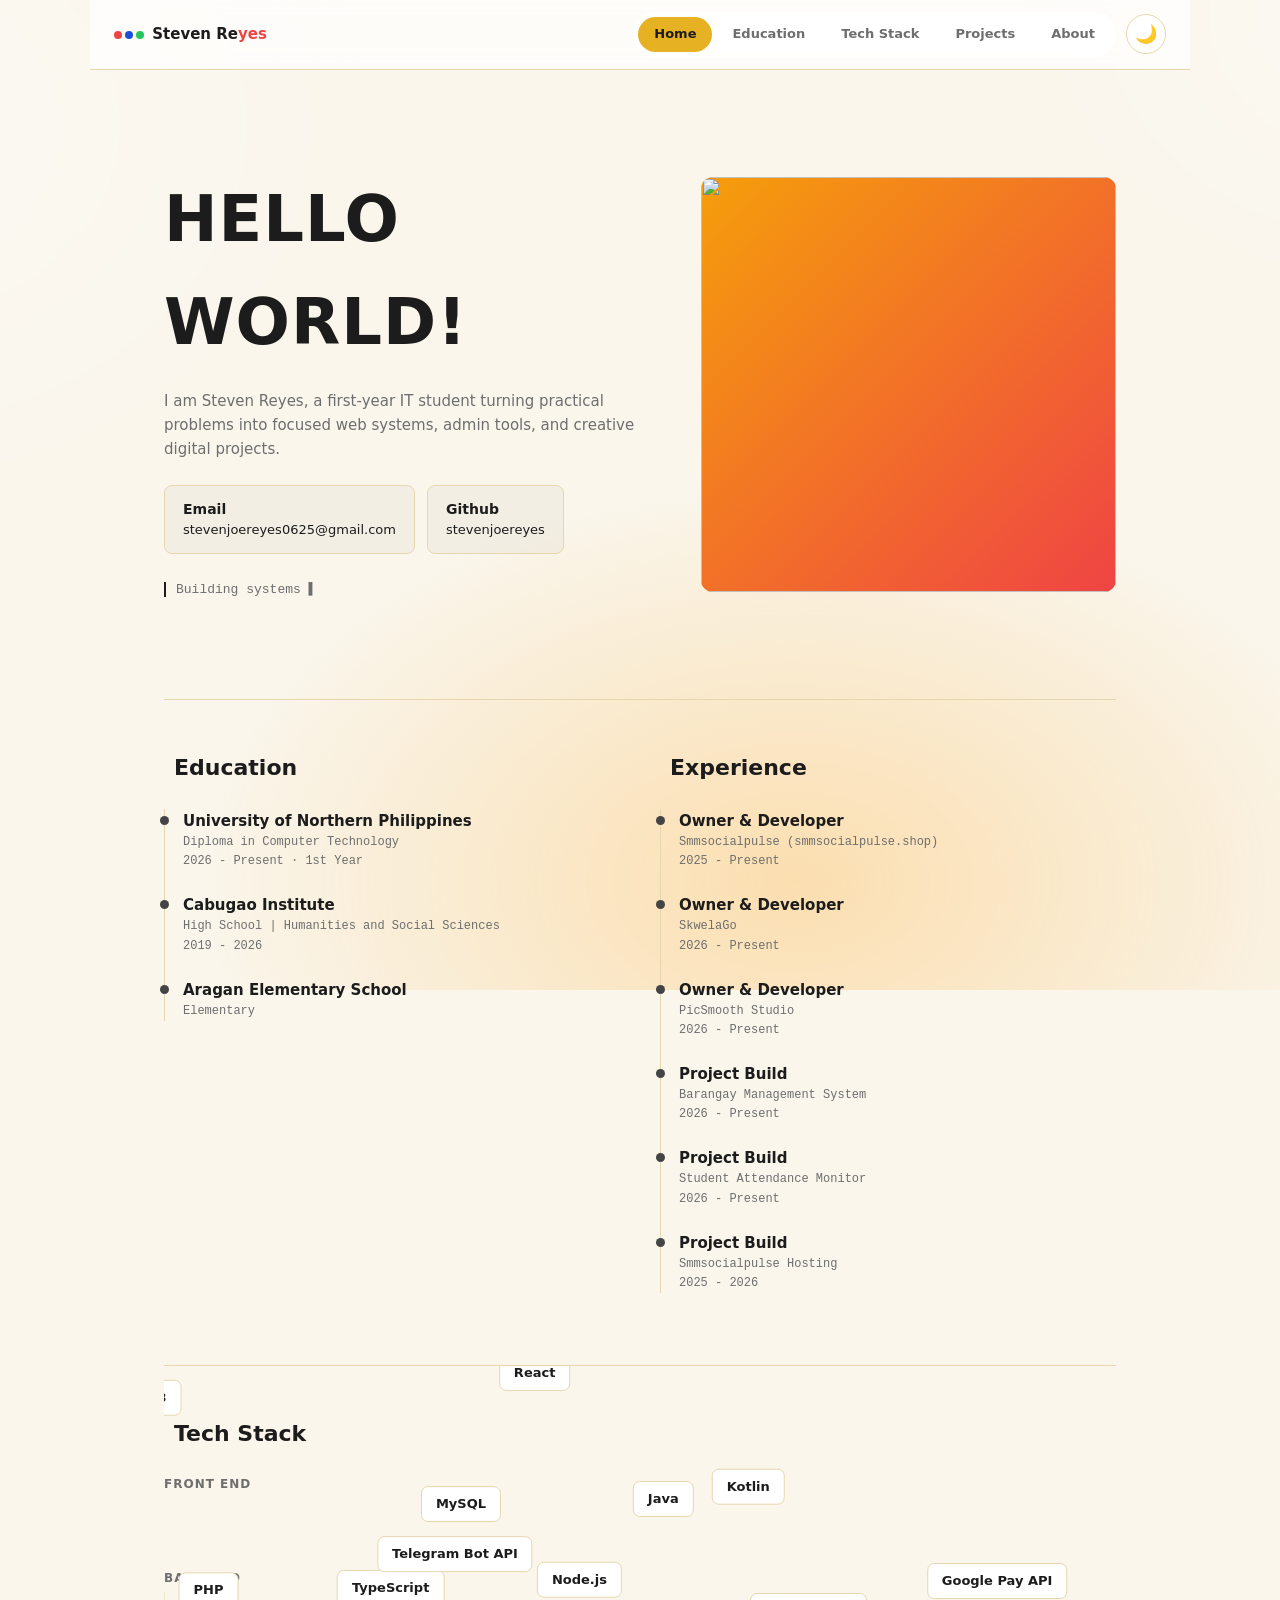
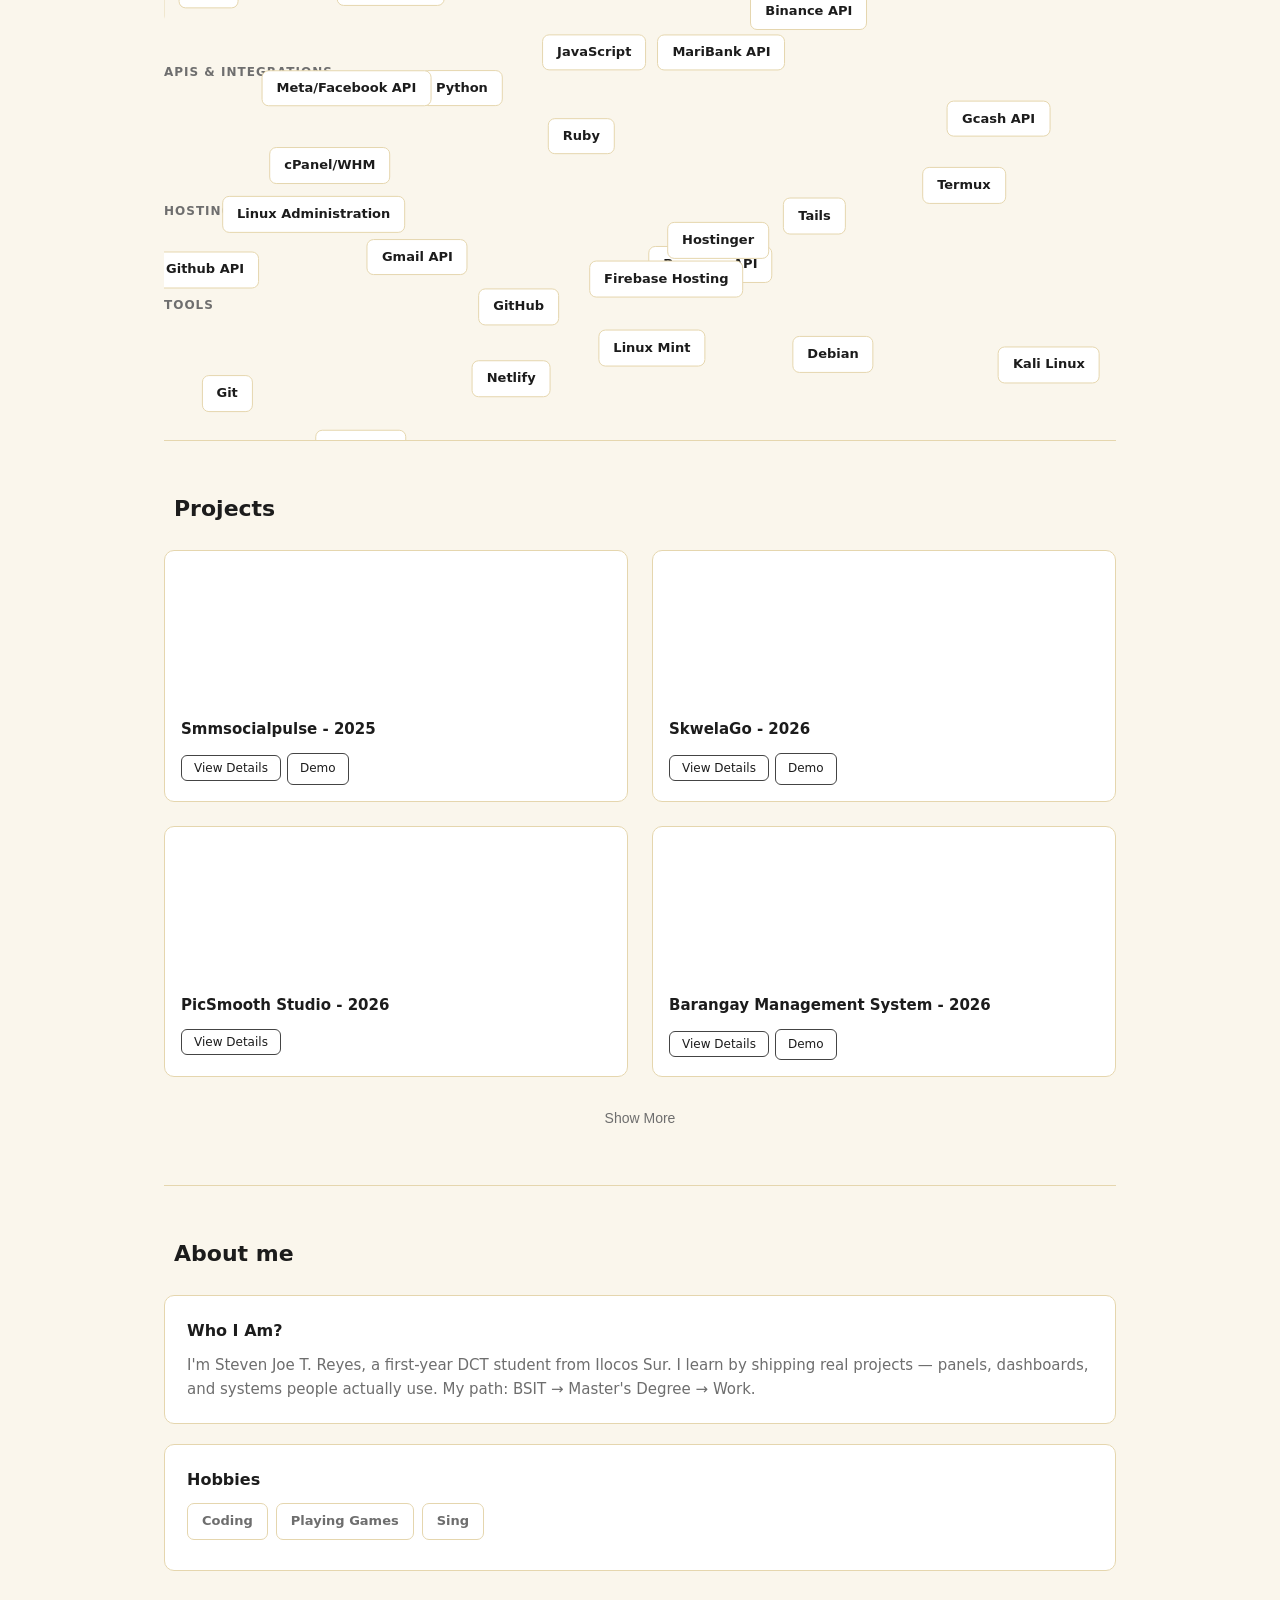
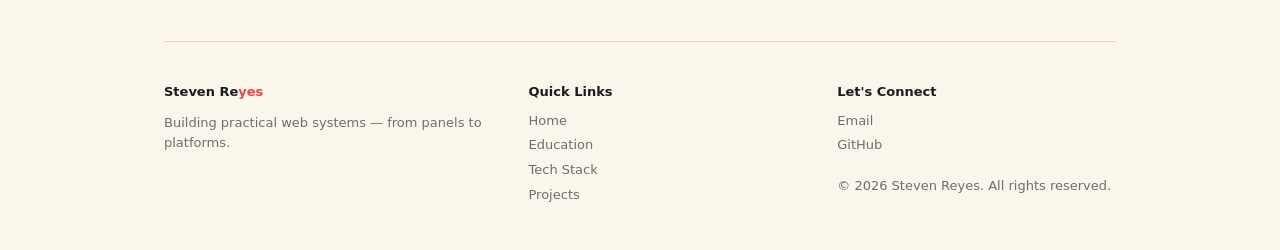
==== index.html @ b3c7edee "Add files via upload" ====
<!DOCTYPE html><html lang="en"><head><meta charset="utf-8"><meta name="viewport" content="width=device-width,initial-scale=1">
<title>Portfolio</title>
<link rel="icon" href="images/icon.png" type="image/png">
<link rel="apple-touch-icon" href="images/icon.png">
<link rel="stylesheet" href="fonts/uicons.css">
<style>
:root{--bg:#faf6ec;--card:#ffffff;--line:#e5d6ae;--tx:#1c1c1c;--mu:#6e6e6e;--acc:#e6b123;--acctx:#1c1c1c;--pillbg:#ffffffb3;--linkbg:#00000008;--glow1:#ffffff66;--glow2:#ff9d0a44;--red:#ef4444;--blue:#1d4ed8;--grn:#16a34a}
[data-theme="dark"]{--bg:#101010;--card:#1b1b1b;--line:#3a352a;--tx:#f2ecdc;--mu:#a8a8a8;--acc:#e6b123;--acctx:#1c1c1c;--pillbg:#1c1c1acc;--linkbg:#ffffff0d;--glow1:#e6b12326;--glow2:#e6b12314}
*{box-sizing:border-box;margin:0}html{scroll-behavior:smooth;scroll-padding-top:90px}
body{background:var(--bg);color:var(--tx);font:15px/1.6 system-ui,Segoe UI,sans-serif}
body:before{content:"";position:fixed;inset:0;z-index:-1;background:radial-gradient(500px 400px at 0 20%,var(--glow1),transparent),radial-gradient(600px 400px at 60% 90%,var(--glow2),transparent),radial-gradient(400px 300px at 100% 10%,var(--glow1),transparent)}
nav{position:sticky;top:0;z-index:20;display:flex;justify-content:space-between;align-items:center;max-width:1100px;margin:auto;padding:12px 24px;background:var(--pillbg);backdrop-filter:blur(14px);-webkit-backdrop-filter:blur(14px);border-bottom:1px solid var(--line)}
.logo{font-weight:800}.logo i{display:inline-block;width:8px;height:8px;border-radius:50%;margin-right:3px}.logo b{color:var(--red)}
.pill{display:flex;gap:4px;background:var(--pillbg);backdrop-filter:blur(10px);border-radius:99px;padding:5px}
.navright{display:flex;gap:10px;align-items:center}
#themeBtn{width:40px;height:40px;border-radius:50%;border:1px solid var(--line);background:var(--pillbg);backdrop-filter:blur(10px);cursor:pointer;font-size:18px;display:grid;place-items:center;transition:transform .25s}
#themeBtn:hover{transform:rotate(25deg) scale(1.08)}
.pill a{color:var(--mu);text-decoration:none;padding:7px 16px;border-radius:99px;font-size:13px;font-weight:600}
.pill a.on{background:#fff;color:#000}
main{max-width:1000px;margin:auto;padding:0 24px}
section{padding:50px 0;border-bottom:1px solid var(--line)}
h2{font-size:22px;margin-bottom:24px;display:flex;gap:10px;align-items:center}h2 span{color:var(--blue)}h2 .fi{font-size:20px}
.hero{display:grid;grid-template-columns:1.2fr 1fr;gap:40px;align-items:center;min-height:70vh}
.hero h1{font-size:64px;font-weight:900;letter-spacing:1px}.hero p{color:var(--mu);margin:16px 0 24px}
.av{aspect-ratio:1;border-radius:12px;background:linear-gradient(135deg,#f59e0b,#ef4444);display:grid;place-items:center;font-size:80px;font-weight:900;overflow:hidden}.av img{width:100%;height:100%;object-fit:cover}
.links{display:flex;gap:12px;flex-wrap:wrap}.links a{background:var(--linkbg);border:1px solid var(--line);border-radius:8px;padding:12px 18px;color:var(--tx);text-decoration:none;min-width:120px;font-size:13px}.links a b{display:block;font-size:14px}.links a:hover{border-color:var(--acc)}
.type{margin-top:28px;color:var(--mu);font:13px monospace;border-left:2px solid var(--tx);padding-left:10px;display:inline-block}
.two{display:grid;grid-template-columns:1fr 1fr;gap:40px}
.tl{border-left:1px solid var(--line);padding-left:18px}.tl div{margin-bottom:22px}.tl b{display:block}.tl small{color:var(--mu);display:block;font-family:monospace;font-size:12px}
.grp{margin-bottom:22px}.grp h4{font-size:12px;color:var(--mu);margin-bottom:8px;letter-spacing:1px;text-transform:uppercase}
.chip{display:inline-block;background:var(--card);border:1px solid var(--line);padding:7px 14px;border-radius:7px;margin:0 8px 8px 0;font-size:13px;font-weight:600;transition:.2s}.chip:hover{transform:translateY(-3px);border-color:var(--acc)}
.grid{display:grid;grid-template-columns:1fr 1fr;gap:24px}
.pc{background:var(--card);border:1px solid var(--line);border-radius:10px;overflow:hidden;cursor:pointer;transition:.2s}.pc:hover{transform:translateY(-4px);border-color:var(--acc)}
.pc .im{height:150px;background:linear-gradient(135deg,#f97316,#fbbf24);background-size:cover;background-position:top}
.pc div.b{padding:16px}.pc h3{font-size:15px;margin-bottom:12px}
.btn{display:inline-block;border:1px solid #444;border-radius:6px;padding:5px 12px;font-size:12px;color:var(--tx);text-decoration:none;margin-right:6px;background:none;cursor:pointer;font-family:inherit}
.btn.g{background:#15803d;border-color:#15803d}
.more{display:block;margin:24px auto 0;background:none;border:0;color:var(--mu);cursor:pointer;font-size:14px}
.card{background:var(--card);border:1px solid var(--line);border-radius:10px;padding:22px;margin-bottom:20px;color:var(--mu)}.card h3{color:var(--tx);margin-bottom:10px;font-size:16px}
#modal{position:fixed;inset:0;background:#000a;backdrop-filter:blur(6px);display:none;place-items:center;z-index:50;padding:20px}#modal.show{display:grid}
.mb{background:var(--card);border:1px solid var(--line);border-radius:14px;max-width:720px;width:100%;padding:16px 20px 22px}
.dots i{display:inline-block;width:11px;height:11px;border-radius:50%;margin-right:6px;cursor:pointer}
.mg{display:grid;grid-template-columns:1fr 1.2fr;gap:20px;margin-top:14px}.mg .im{border-radius:8px;min-height:200px;background:linear-gradient(135deg,#f97316,#fbbf24) center/cover}
footer{max-width:1000px;margin:auto;padding:40px 24px;display:grid;grid-template-columns:1.2fr 1fr 1fr;gap:30px;color:var(--mu);font-size:13px}footer a{display:block;color:var(--mu);text-decoration:none;margin:4px 0}footer h4{color:var(--tx);margin-bottom:8px}
.rv{opacity:0;transform:translateY(24px);transition:.7s}.rv.in{opacity:1;transform:none}
@media(max-width:760px){.hero,.two,.grid,.mg,footer{grid-template-columns:1fr}.hero h1{font-size:44px}nav{flex-wrap:wrap;justify-content:center;gap:8px;padding:10px 12px}nav .logo{font-size:14px}.navright{flex-wrap:wrap;justify-content:center}.pill{flex-wrap:wrap;justify-content:center;max-width:100%}.pill a{padding:7px 9px;font-size:11px}html{scroll-padding-top:130px}}

@keyframes up{from{opacity:0;transform:translateY(26px)}to{opacity:1;transform:none}}
@keyframes down{from{opacity:0;transform:translateY(-20px)}to{opacity:1;transform:none}}
@keyframes pop{from{opacity:0;transform:scale(.85) rotate(-3deg)}to{opacity:1;transform:none}}
@keyframes drift{from{transform:translate(-2%,1%) scale(1)}to{transform:translate(2%,-2%) scale(1.1)}}
@keyframes out{to{opacity:0;transform:scale(.94)}}
body:before{inset:-10%;opacity:var(--glow,1);animation:drift 14s ease-in-out infinite alternate;will-change:transform,opacity}
nav{animation:down .7s both}
.pill{position:relative}.pill a{position:relative;z-index:1;transition:color .35s}.pill a.on{background:none;color:var(--acctx)}.pill a:not(.on):hover{color:var(--tx)}
#ind{position:absolute;top:5px;bottom:5px;left:0;width:0;background:var(--acc);border-radius:99px;transition:left .5s cubic-bezier(.4,0,.2,1),width .5s cubic-bezier(.4,0,.2,1)}
.hero>div:first-child>*{animation:up .9s backwards}
.hero>div:first-child>:nth-child(1){animation-delay:.1s}.hero>div:first-child>:nth-child(2){animation-delay:.3s}.hero>div:first-child>:nth-child(3){animation-delay:.5s}.hero>div:first-child>:nth-child(4){animation-delay:.7s}
.av{animation:pop 1s .3s backwards}
.links a{transition:.25s}.links a:hover{transform:translateY(-4px);box-shadow:0 8px 24px #e6b12355}
.tl div{position:relative;opacity:0;transform:translateX(-16px);transition:opacity .7s var(--d,0s),transform .7s var(--d,0s)}
.rv.in .tl div{opacity:1;transform:none}.tl div:nth-child(2){--d:.2s}.tl div:nth-child(3){--d:.4s}.tl div:nth-child(4){--d:.6s}
.tl div:before{content:"";position:absolute;left:-23px;top:7px;width:9px;height:9px;border-radius:50%;background:#444;transition:.4s}
.tl div.act:before{background:var(--acc);box-shadow:0 0 14px var(--acc);transform:scale(1.4)}
#tech{overflow:hidden}
#tech .chip{translate:var(--x,0) var(--y,0);opacity:.45;transition:translate 1.3s cubic-bezier(.22,1,.36,1) var(--d,0s),opacity .9s var(--d,0s),transform .2s,border-color .2s}
#tech.in .chip{translate:0 0;opacity:1}
.pc{opacity:0;transform:translateY(34px);transition:opacity .7s var(--d,0s),transform .7s var(--d,0s),border-color .2s,box-shadow .3s}
#projects.in .pc{opacity:1;transform:none}#projects.in .pc:hover{transform:translateY(-6px);transition-delay:0s;box-shadow:0 14px 34px #e6b12344}
.pc .im{background-size:100% auto;transition:background-size .6s}.pc:hover .im{background-size:110% auto}
.btn{transition:.2s}.btn:hover{background:#fff;color:#000;border-color:#fff}.btn.g:hover{background:#16a34a;color:#fff}
.pc.x{display:none}.all .pc.x{display:block;animation:up .6s backwards}.pc.x.out{animation:out .35s forwards}
.more{padding:9px 22px;border-radius:7px;transition:.25s}.more:hover{background:var(--acc);color:var(--acctx);box-shadow:0 0 22px #e6b12366}
#modal{display:grid;opacity:0;visibility:hidden;transition:opacity .35s,visibility .35s}#modal.show{opacity:1;visibility:visible}
.mb{transform:translateY(24px) scale(.9);transition:transform .45s cubic-bezier(.2,.9,.3,1.15)}#modal.show .mb{transform:none}
.dots i{transition:.2s}.dots i:hover{filter:brightness(1.3);transform:scale(1.2)}
footer a{transition:.2s}footer a:hover{color:#000;transform:translateX(4px)}
@media(prefers-reduced-motion:reduce){*{animation:none!important;transition:none!important}#tech .chip{translate:0 0;opacity:1}.tl div,.pc{opacity:1;transform:none}}
</style></head><body>
<nav><div class="logo"><i style="background:#ef4444"></i><i style="background:#1d4ed8"></i><i style="background:#22c55e"></i> <span id="logo"></span></div>
<div class="navright"><div class="pill" id="pill"><span id="ind"></span><a href="#intro">Home</a><a href="#education">Education</a><a href="#tech">Tech Stack</a><a href="#projects">Projects</a><a href="#about">About</a></div><button id="themeBtn" aria-label="Toggle dark mode">🌙</button></div></nav>
<main id="app"></main><footer id="foot"></footer>
<div id="modal"><div class="mb" id="mb"></div></div>
<script>
const $=s=>document.querySelector(s),esc=s=>String(s??"").replace(/[&<>"]/g,c=>({"&":"&amp;","<":"&lt;",">":"&gt;",'"':"&quot;"}[c]));
const root=document.documentElement;
try{if(localStorage.getItem("pfolio-theme")==="dark")root.dataset.theme="dark"}catch(e){}
function syncTheme(){$("#themeBtn").textContent=root.dataset.theme==="dark"?"☀️":"🌙"}
syncTheme();
$("#themeBtn").onclick=()=>{root.dataset.theme=root.dataset.theme==="dark"?"light":"dark";try{localStorage.setItem("pfolio-theme",root.dataset.theme)}catch(e){}syncTheme()};
fetch("content.json?"+Date.now()).then(r=>r.json()).then(c=>render(c));
function render(c){
const s=c.site,P=c.projects||[];document.title=s.name+" | Portfolio";
const name=s.name.length>1?`${esc(s.name.slice(0,-3))}<b>${esc(s.name.slice(-3))}</b>`:esc(s.name);$("#logo").innerHTML=name;
const im=u=>u?`background-image:url('${esc(u)}')`:"";
const chips=a=>(a||[]).map(t=>`<span class="chip">${esc(t)}</span>`).join("");
const extBtn=(u,l,c,s)=>u&&u!=="#"?`<a class="btn${c?" "+c:""}" href="${esc(u)}" target="_blank"${s?' onclick="event.stopPropagation()"':""}>${l}</a>`:"";
$("#app").innerHTML=`
<section id="intro" class="hero rv"><div><h1>${esc(s.hello)}</h1><p>${esc(s.intro)}</p>
<div class="links">${s.email?`<a href="mailto:${esc(s.email)}"><b>Email</b>${esc(s.email)}</a>`:""}${s.linkedin?`<a href="https://linkedin.com/${esc(s.linkedin)}" target="_blank"><b>LinkedIn</b>${esc(s.linkedin)}</a>`:""}${s.github?`<a href="https://github.com/${esc(s.github)}" target="_blank"><b>Github</b>${esc(s.github)}</a>`:""}</div>
<div class="type" id="type"></div></div>
<div class="av">${s.avatar?`<img src="${esc(s.avatar)}" alt="">`:esc(s.name[0]||"?")}</div></section>
<section id="education" class="two rv"><div><h2><span><i class="fi fi-br-graduation-cap"></i></span>Education</h2><div class="tl">${(c.education||[]).map(e=>`<div><b>${esc(e.school)}</b><small>${esc(e.degree)}</small><small>${esc(e.years)}</small></div>`).join("")}</div></div>
<div><h2><span><i class="fi fi-br-briefcase"></i></span>Experience</h2><div class="tl">${(c.experience||[]).map(e=>`<div><b>${esc(e.role)}</b><small>${esc(e.place)}</small><small>${esc(e.years)}</small></div>`).join("")}</div></div></section>
<section id="tech"><h2><span style="color:var(--red)"><i class="fi fi-br-layers"></i></span>Tech Stack</h2>${(c.techstack||[]).map(g=>`<div class="grp"><h4>${esc(g.group)}</h4>${chips(g.items)}</div>`).join("")}</section>
<section id="projects" class="rv"><h2><span><i class="fi fi-br-code-simple"></i></span>Projects</h2><div class="grid" id="pg"></div><button class="more" id="more"></button></section>
<section id="about" class="rv"><h2><span><i class="fi fi-br-user"></i></span>About me</h2><div class="card"><h3>${esc(c.about.title)}</h3><p>${esc(c.about.text)}</p></div><div class="card"><h3>Hobbies</h3>${chips(c.about.hobbies)}</div></section>`;
$("#foot").innerHTML=`<div><div class="logo" style="color:var(--tx)">${name}</div><p style="margin-top:10px">${esc(c.footer.tagline)}</p></div><div><h4>Quick Links</h4><a href="#intro">Home</a><a href="#education">Education</a><a href="#tech">Tech Stack</a><a href="#projects">Projects</a></div><div><h4>Let's Connect</h4>${s.email?`<a href="mailto:${esc(s.email)}">Email</a>`:""}${s.github?`<a href="https://github.com/${esc(s.github)}" target="_blank">GitHub</a>`:""}${s.linkedin?`<a href="https://linkedin.com/${esc(s.linkedin)}" target="_blank">LinkedIn</a>`:""}<p style="margin-top:20px">© ${new Date().getFullYear()} ${esc(s.name)}. All rights reserved.</p></div>`;
// projects + show more/less
let all=false;$("#pg").innerHTML=P.map((p,i)=>`<div class="pc${i>3?" x":""}" data-i="${i}" style="--d:${(i%4)*.12}s"><div class="im" style="${im(p.image)}"></div><div class="b"><h3>${esc(p.title)}</h3><button class="btn">View Details</button>${extBtn(p.demo,"Demo","",1)}${extBtn(p.code,"Code","",1)}</div></div>`).join("");
const mo=$("#more"),G=$("#pg");mo.style.display=P.length>4?"block":"none";mo.textContent="Show More";
mo.onclick=()=>{if(!all){all=true;G.classList.add("all");G.querySelectorAll(".x").forEach((e,i)=>e.style.animationDelay=i*.12+"s");mo.textContent="Show Less"}else{G.querySelectorAll(".x").forEach(e=>{e.style.animationDelay="0s";e.classList.add("out")});setTimeout(()=>{G.classList.remove("all");G.querySelectorAll(".x").forEach(e=>e.classList.remove("out"));all=false;mo.textContent="Show More";$("#projects").scrollIntoView({behavior:"smooth"})},350)}};
$("#pg").onclick=e=>{const el=e.target.closest(".pc");if(!el)return;const p=P[el.dataset.i];
$("#mb").innerHTML=`<div class="dots" style="display:flex;align-items:center"><span><i style="background:#ef4444" data-x></i><i style="background:#eab308" data-x></i><i style="background:#22c55e"></i></span><small style="flex:1;text-align:center;color:var(--mu);margin-right:40px">${esc(p.title)}</small></div><div class="mg"><div class="im" style="${im(p.image)}"></div><div><h3>About the Project</h3><p style="color:var(--mu);margin:8px 0 14px;font-size:13px">${esc(p.description)}</p><h4 style="font-size:13px">Core Technologies</h4><div style="margin-top:8px">${chips(p.tech)}</div></div></div><div style="margin-top:16px">${extBtn(p.demo,"Live Demo","g")}${extBtn(p.code,"Source Code")}</div>`;$("#modal").classList.add("show")};
$("#modal").onclick=e=>{if(e.target.id==="modal"||e.target.dataset.x!==undefined)$("#modal").classList.remove("show")};
// typing
let k=0;const t=s.typing||"";(function f(){$("#type").textContent=t.slice(0,k)+"▌";if(k<t.length){k++;setTimeout(f,90)}})();
// reveal + active nav
const io=new IntersectionObserver(es=>es.forEach(e=>e.isIntersecting&&e.target.classList.add("in")),{threshold:.1});document.querySelectorAll(".rv").forEach(e=>io.observe(e));
const links=[...document.querySelectorAll("#pill a")];const ind=$("#ind"),mv=a=>{ind.style.left=a.offsetLeft+"px";ind.style.width=a.offsetWidth+"px"};mv(links[0]);links[0].classList.add("on");addEventListener("resize",()=>mv(links.find(a=>a.classList.contains("on"))||links[0]));const so=new IntersectionObserver(es=>es.forEach(e=>{if(e.isIntersecting){const id="#"+e.target.id;links.forEach(a=>{const on=a.getAttribute("href")===id;a.classList.toggle("on",on);if(on)mv(a)})}}),{rootMargin:"-40% 0px -55% 0px"});
document.querySelectorAll("main section").forEach(e=>so.observe(e));
document.querySelectorAll("#tech .chip").forEach((c,i)=>{c.style.setProperty("--x",(Math.random()*480-240)+"px");c.style.setProperty("--y",(Math.random()*320-160)+"px");c.style.setProperty("--d",(i%14)*.05+"s")});
new IntersectionObserver(es=>es.forEach(e=>e.target.classList.toggle("in",e.intersectionRatio>=.3)),{threshold:[0,.3]}).observe($("#tech"));
const ao=new IntersectionObserver(es=>es.forEach(e=>e.target.classList.toggle("act",e.isIntersecting)),{rootMargin:"-35% 0px -35% 0px"});document.querySelectorAll(".tl div").forEach(e=>ao.observe(e));
addEventListener("scroll",()=>document.body.style.setProperty("--glow",Math.max(0,1-scrollY/(innerHeight*.9))),{passive:true});
addEventListener("keydown",e=>e.key==="Escape"&&$("#modal").classList.remove("show"));
}
addEventListener("message",e=>{if(e.data&&e.data.t==="pfolio-preview"&&e.data.c){try{render(e.data.c)}catch(_){}}});
if(window.location.hash.includes("invite_token")||window.location.hash.includes("recovery_token"))location.href="/admin/"+location.hash;
</script></body></html>
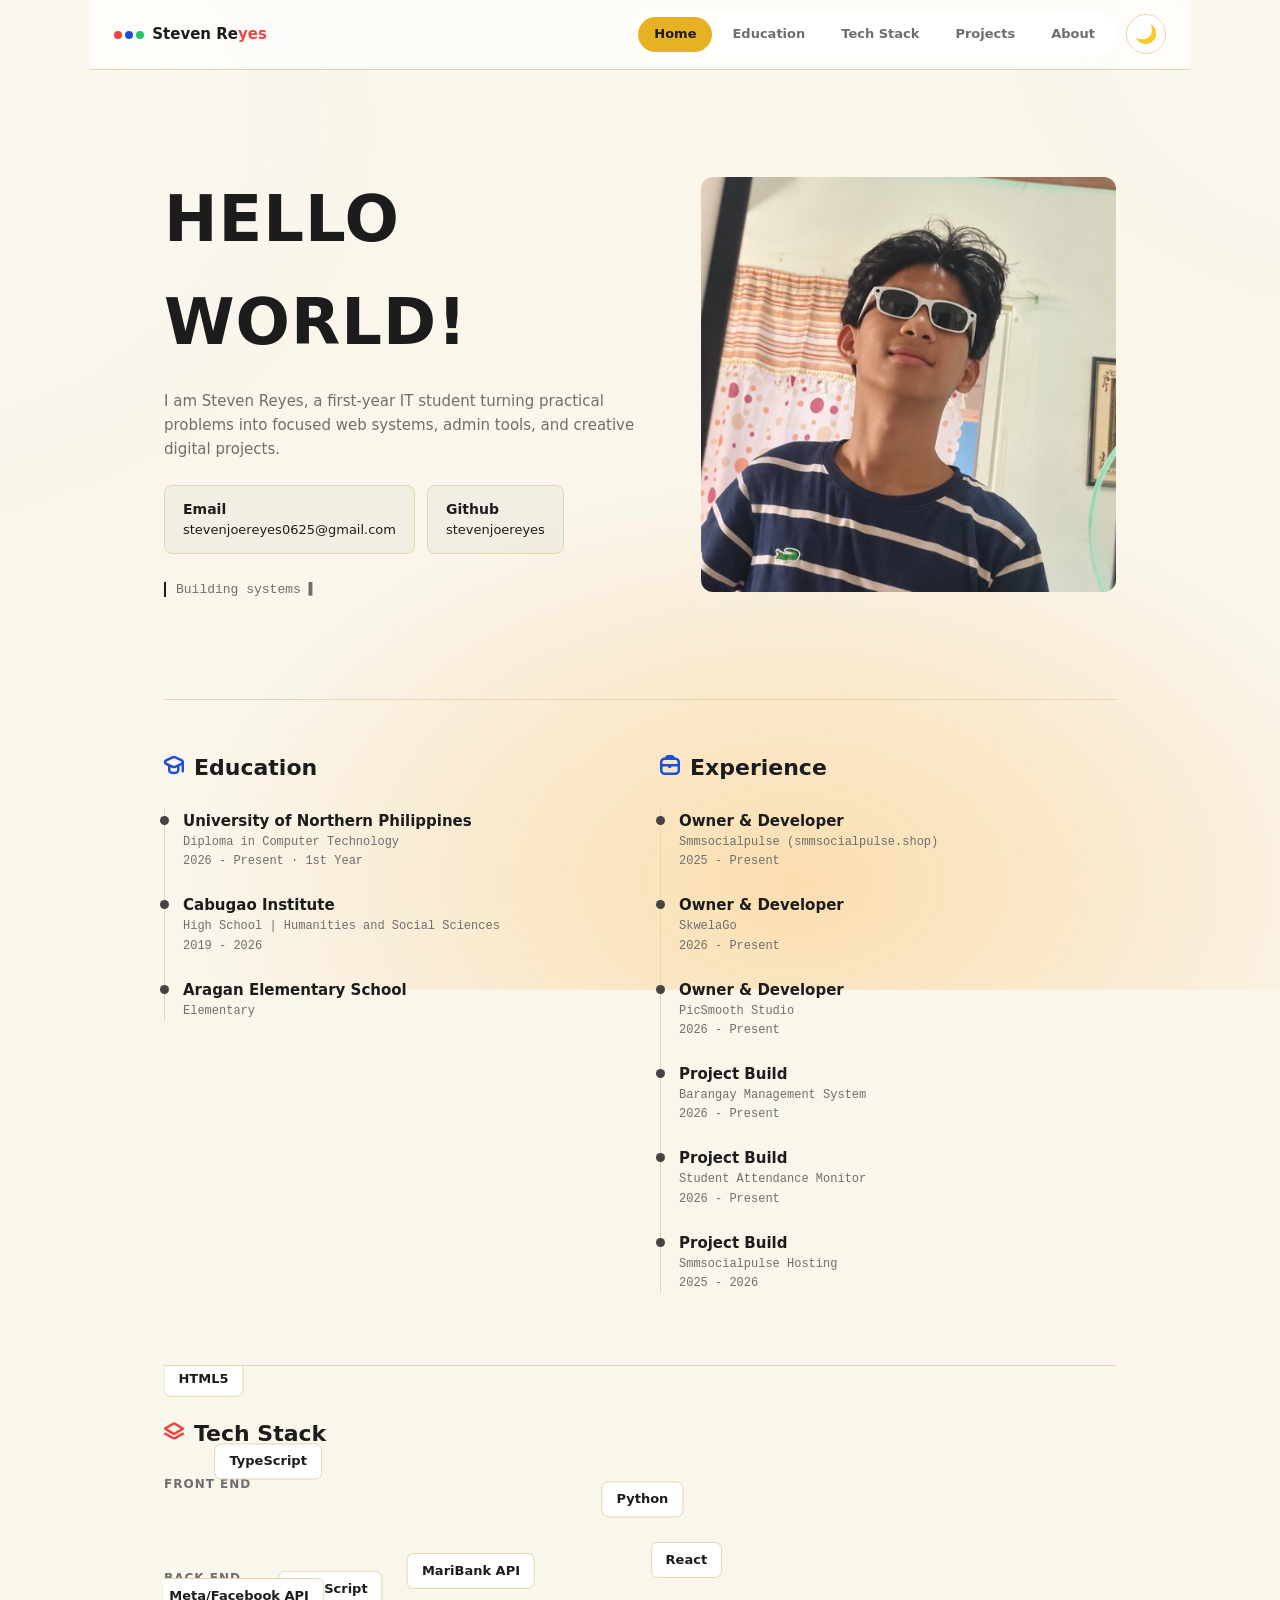
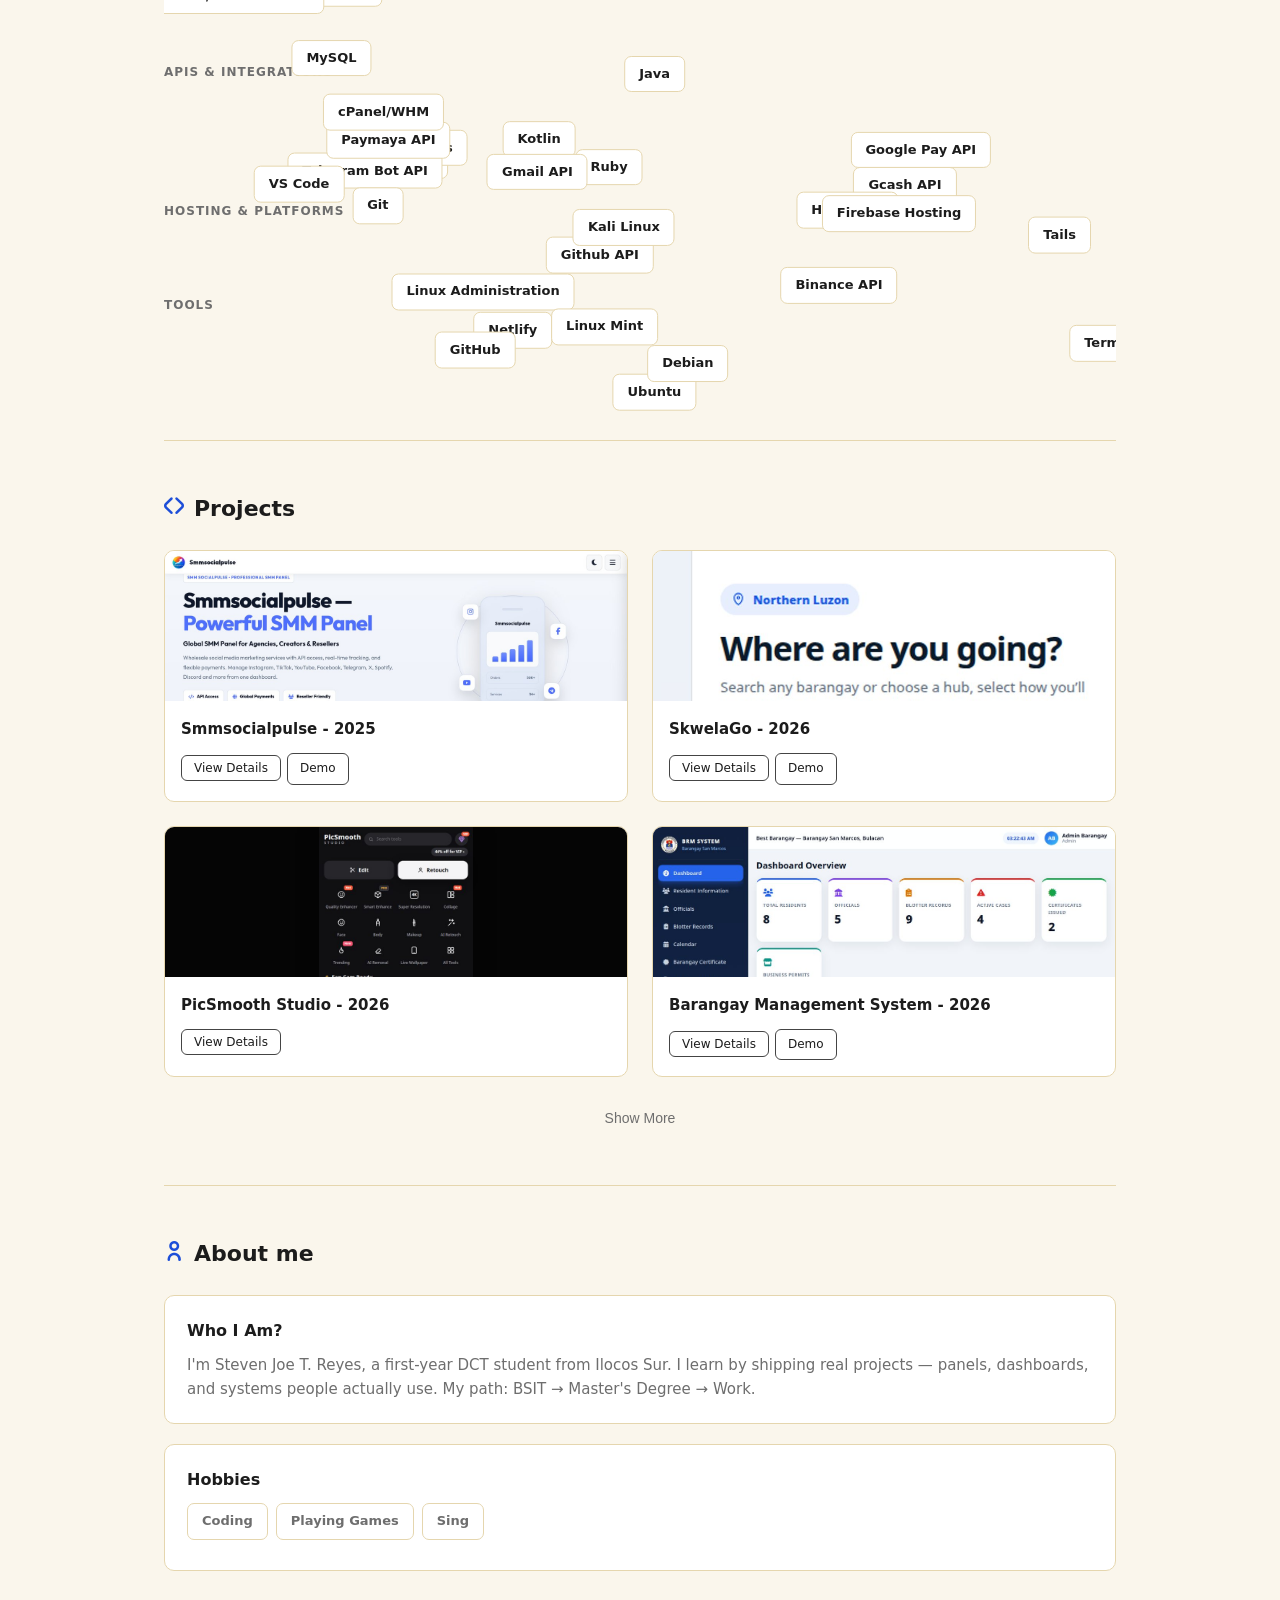
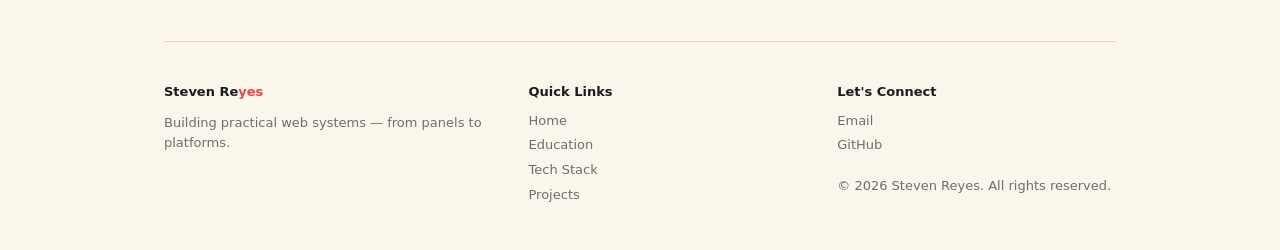
==== commit 7c87acaa: "Fix image and icon paths to match uploaded file locations" ====
--- a/index.html
+++ b/index.html
@@ -1,8 +1,8 @@
 <!DOCTYPE html><html lang="en"><head><meta charset="utf-8"><meta name="viewport" content="width=device-width,initial-scale=1">
 <title>Portfolio</title>
-<link rel="icon" href="images/icon.png" type="image/png">
-<link rel="apple-touch-icon" href="images/icon.png">
-<link rel="stylesheet" href="fonts/uicons.css">
+<link rel="icon" href="icon.png" type="image/png">
+<link rel="apple-touch-icon" href="icon.png">
+<link rel="stylesheet" href="uicons.css">
 <style>
 :root{--bg:#faf6ec;--card:#ffffff;--line:#e5d6ae;--tx:#1c1c1c;--mu:#6e6e6e;--acc:#e6b123;--acctx:#1c1c1c;--pillbg:#ffffffb3;--linkbg:#00000008;--glow1:#ffffff66;--glow2:#ff9d0a44;--red:#ef4444;--blue:#1d4ed8;--grn:#16a34a}
 [data-theme="dark"]{--bg:#101010;--card:#1b1b1b;--line:#3a352a;--tx:#f2ecdc;--mu:#a8a8a8;--acc:#e6b123;--acctx:#1c1c1c;--pillbg:#1c1c1acc;--linkbg:#ffffff0d;--glow1:#e6b12326;--glow2:#e6b12314}
--- a/uicons.css
+++ b/uicons.css
@@ -0,0 +1,22 @@
+/* Flaticon UIcons Bold Rounded 2.6.0 — self-hosted subset (https://www.flaticon.com/uicons) */
+@font-face {
+    font-family: "uicons-bold-rounded";
+    src: url("uicons-bold-rounded.woff2") format("woff2"),
+         url("uicons-bold-rounded.woff") format("woff");
+    font-display: swap;
+}
+i[class^="fi-br-"]:before, i[class*=" fi-br-"]:before {
+    font-family: uicons-bold-rounded !important;
+    font-style: normal;
+    font-weight: normal !important;
+    font-variant: normal;
+    text-transform: none;
+    line-height: 1;
+    -webkit-font-smoothing: antialiased;
+    -moz-osx-font-smoothing: grayscale;
+}
+.fi-br-graduation-cap:before { content: "\e7a5"; }
+.fi-br-briefcase:before { content: "\e25c"; }
+.fi-br-layers:before { content: "\e964"; }
+.fi-br-code-simple:before { content: "\e442"; }
+.fi-br-user:before { content: "\f0a7"; }
